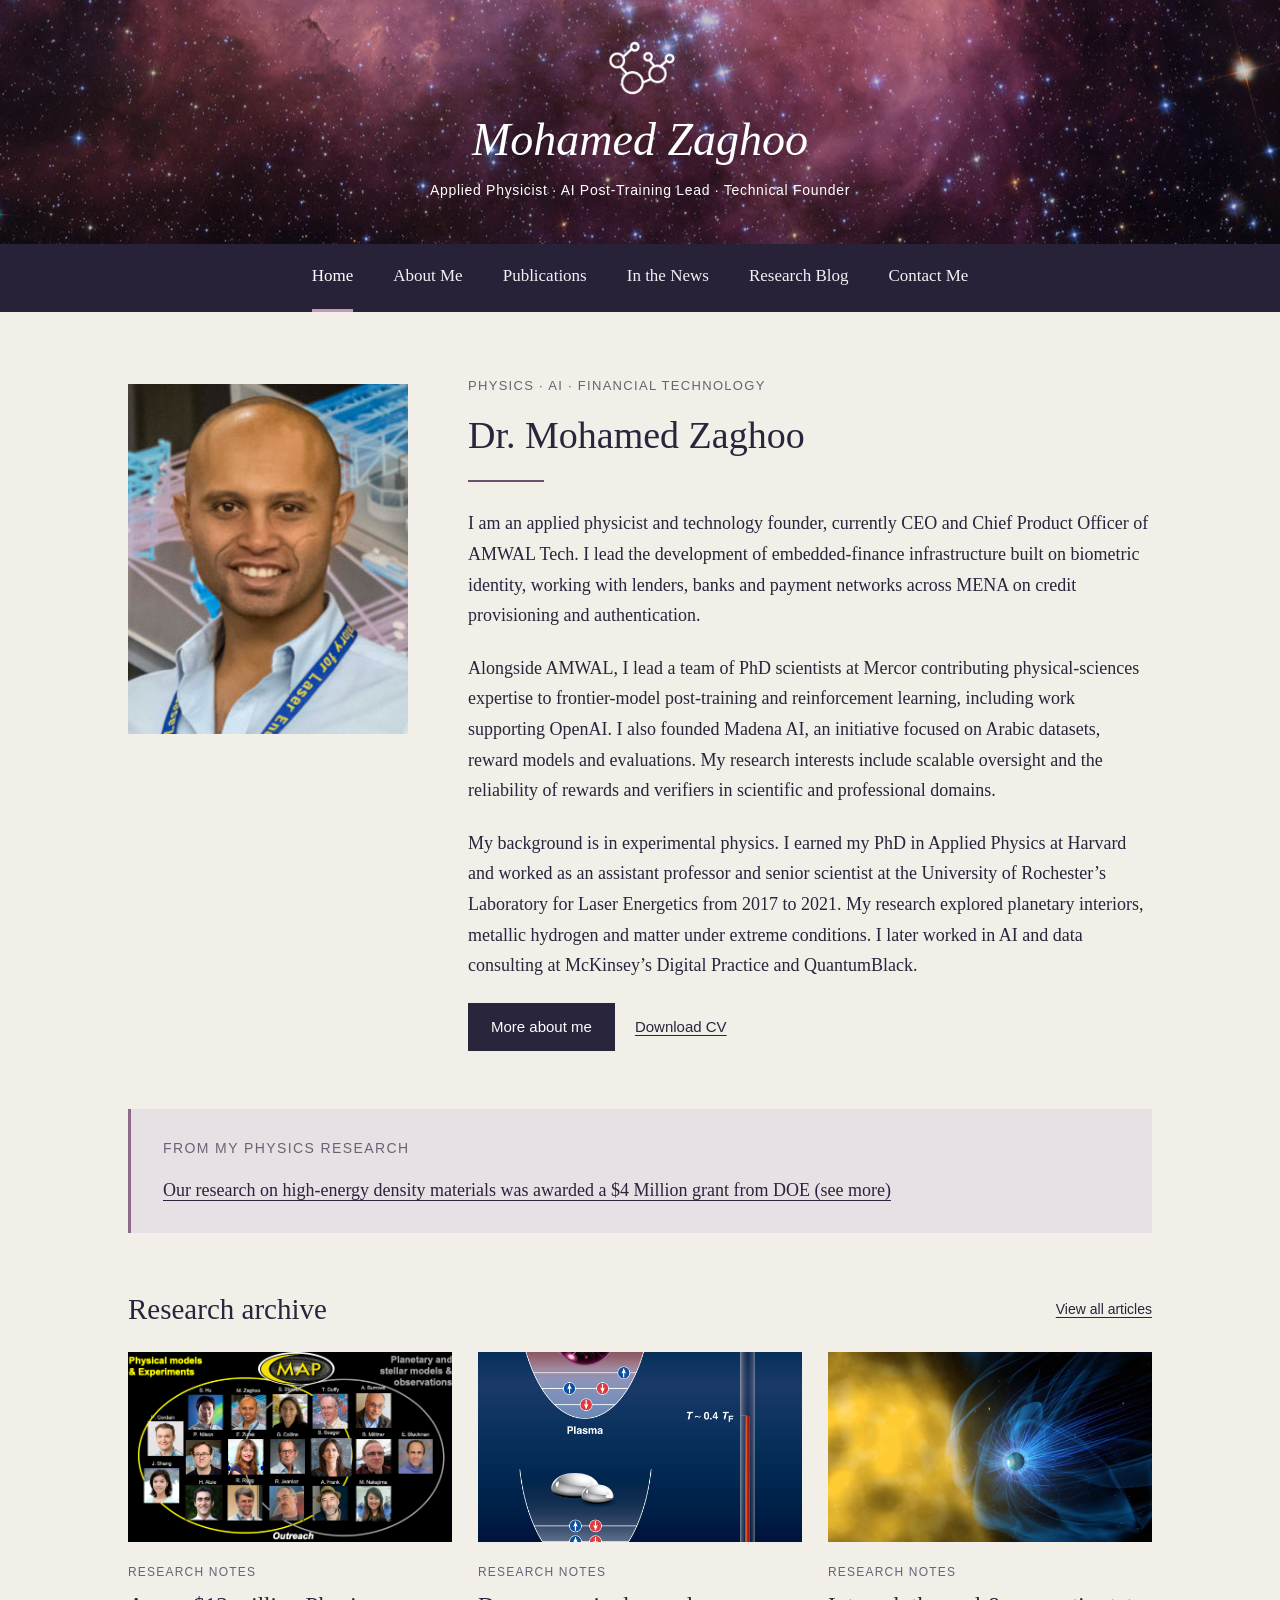
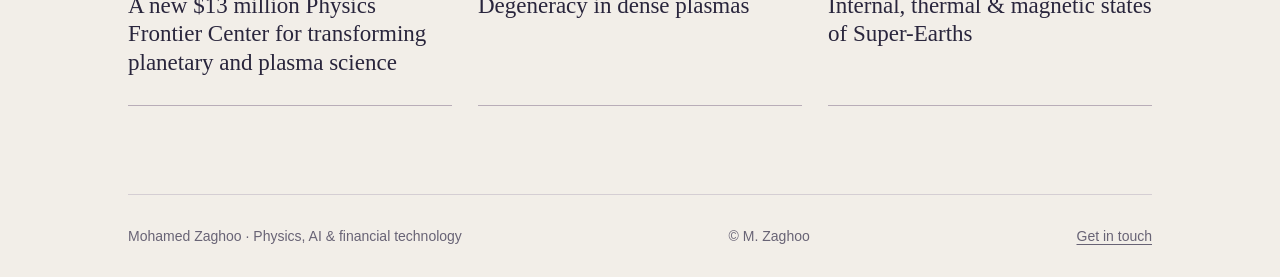
==== index.html @ c78f8a4d "Publish portfolio with current AMWAL and AI experience and CV" ====
<!doctype html><html lang="en"><head><meta charset="utf-8"><meta name="viewport" content="width=device-width,initial-scale=1"><title>Home | Mohamed Zaghoo</title><meta name="description" content="Mohamed Zaghoo — applied physicist, AMWAL CEO and CPO, AI post-training lead, and technical founder. Biography, research and CV."><link rel="icon" href="assets/038152421f57c1.png"><link rel="stylesheet" href="style.css"></head><body><a class="skip" href="#main">Skip to content</a><header class="masthead"><a class="identity" href="index.html"><img src="assets/038152421f57c1.png" alt=""><span>Mohamed Zaghoo</span></a><p>Applied Physicist · AI Post-Training Lead · Technical Founder</p></header><nav aria-label="Main navigation"><a href="index.html" aria-current="page">Home</a><a href="about-me.html">About Me</a><a href="publications.html">Publications</a><a href="in-the-news.html">In the News</a><a href="research-blog.html">Research Blog</a><a href="contact-me.html">Contact Me</a></nav><main id="main"><section class="intro"><img class="portrait" src="assets/aa547479f88a50.jpg" alt="Zaghoo_headshot.jpg"><div><p class="eyebrow">Physics · AI · Financial technology</p><h1>Dr. Mohamed Zaghoo</h1><p>I am an applied physicist and technology founder, currently CEO and Chief Product Officer of AMWAL Tech. I lead the development of embedded-finance infrastructure built on biometric identity, working with lenders, banks and payment networks across MENA on credit provisioning and authentication.</p><p>Alongside AMWAL, I lead a team of PhD scientists at Mercor contributing physical-sciences expertise to frontier-model post-training and reinforcement learning, including work supporting OpenAI. I also founded Madena AI, an initiative focused on Arabic datasets, reward models and evaluations. My research interests include scalable oversight and the reliability of rewards and verifiers in scientific and professional domains.</p><p>My background is in experimental physics. I earned my PhD in Applied Physics at Harvard and worked as an assistant professor and senior scientist at the University of Rochester’s Laboratory for Laser Energetics from 2017 to 2021. My research explored planetary interiors, metallic hydrogen and matter under extreme conditions. I later worked in AI and data consulting at McKinsey’s Digital Practice and QuantumBlack.</p><a class="button" href="about-me.html">More about me</a><a href="assets/Mohamed_Zaghoo_CV.pdf" class="cv-link">Download CV</a></div></section><section class="highlight"><p class="eyebrow">From my physics research</p><p><a href="https://www.rochester.edu/newscenter/a-new-chapter-in-quest-for-novel-quantum-materials-393832/">Our research on high-energy density materials was awarded a $4 Million grant from DOE (see more)</a></p></section><section><div class="section-heading"><h2>Research archive</h2><a href="research-blog.html">View all articles</a></div><div class="cards"><article class="card"><a href="we-were-awarded-a-new-nsf-physics-frontier-center-for-planetary-and-plasma-physics.html"><img class="" src="assets/b98af0c955d7b1.png" alt=""><div><p class="eyebrow">Research notes</p><h2>A new $13 million Physics Frontier Center for transforming planetary and plasma science</h2></div></a></article><article class="card"><a href="degeneracy-in-dense-plasmas.html"><img class="" src="assets/2b399bbe0a08d7.png" alt=""><div><p class="eyebrow">Research notes</p><h2>Degeneracy in dense plasmas</h2></div></a></article><article class="card"><a href="internal-thermal-magnetic-states-of-super-earths.html"><img class="" src="assets/da1a423f0a8dfb.jpg" alt=""><div><p class="eyebrow">Research notes</p><h2>Internal, thermal &amp; magnetic states of Super-Earths</h2></div></a></article></div></section></main><footer><span>Mohamed Zaghoo · Physics, AI &amp; financial technology</span><span>© M. Zaghoo</span><a href="mailto:zaghoo@gmail.com">Get in touch</a></footer></body></html>
---- style.css ----
:root{--ink:#29253c;--muted:#686375;--paper:#f2eee8;--line:#d5ced3;--accent:#66516f}*{box-sizing:border-box}html{scroll-behavior:smooth}body{margin:0;background:var(--paper);color:var(--ink);font:18px/1.7 Georgia,'Times New Roman',serif}a{color:inherit;text-underline-offset:.23em}a:hover{color:#80556f}a:focus-visible{outline:3px solid #b17287;outline-offset:5px}img{display:block;max-width:100%;height:auto}.skip{position:absolute;top:-90px;left:12px;background:white;padding:10px;z-index:10}.skip:focus{top:10px}.masthead{background:linear-gradient(#140c2640,#140c2630),url('assets/29d21f6ad3afd7.jpg') center 46%/cover;text-align:center;color:#fff;padding:36px 20px 43px}.identity{text-decoration:none;display:inline-flex;align-items:center;flex-direction:column;color:#fff}.identity:hover{color:white}.identity img{width:82px;height:64px;object-fit:contain;margin-bottom:12px}.identity span{font-size:46px;line-height:1.2;font-style:italic;font-weight:400}.masthead p{font:14px/1.5 Arial,sans-serif;letter-spacing:.14em;margin:13px 0 0}nav{background:#282239;display:flex;justify-content:center;gap:40px;padding:0 22px}nav a{color:#f5f0f5;text-decoration:none;font-size:17px;padding:18px 0;border-bottom:3px solid transparent}nav a:hover,nav a[aria-current]{color:#fff;border-color:#c29bb3}main{max-width:1100px;margin:auto;padding:64px 38px 88px;min-height:55vh}h1,h2,h3{font-weight:400;line-height:1.25}h1{font-size:38px;margin:0 0 26px}h2{font-size:29px}h3{font-size:23px}p{margin:0 0 22px}.eyebrow,.meta{font-family:Arial,sans-serif;font-size:14px;line-height:1.6;color:var(--muted)}.eyebrow{letter-spacing:.1em;text-transform:uppercase;margin-bottom:15px}.intro{display:grid;grid-template-columns:280px 1fr;gap:60px;align-items:start}.portrait{width:280px;margin-top:8px;aspect-ratio:273/341;object-fit:cover}.intro h1:after{content:'';display:block;width:76px;border-bottom:2px solid var(--accent);margin-top:21px}.intro p{font-size:18px}.intro .eyebrow{font-size:13px}.button{display:inline-block;background:var(--ink);color:white;padding:12px 22px;text-decoration:none;font:15px/1.5 Arial,sans-serif;border:1px solid var(--ink)}.button:hover{background:#51415e;color:white}.highlight{margin:58px 0;padding:28px 32px;background:#e7e0e5;border-left:3px solid #8e6c87}.highlight p:last-child{margin:0}.section-heading{display:flex;align-items:center;justify-content:space-between;gap:20px;margin:40px 0 25px}.section-heading h2{margin:0}.section-heading>a{font:14px Arial,sans-serif}.cards{display:grid;grid-template-columns:repeat(3,minmax(0,1fr));gap:26px}.card{border-bottom:1px solid #b9adb8;padding-bottom:15px}.card>a{text-decoration:none}.card img{width:100%;height:190px;object-fit:cover;background:#e7e0e5}.card a:hover img{opacity:.88}.card h2{font-size:23px;margin:0 0 12px}.card .eyebrow{font-size:12px;margin:21px 0 9px}.page-heading{margin-bottom:35px;border-bottom:1px solid var(--line);padding-bottom:15px}.page-heading h1{margin-bottom:16px}.about-intro{max-width:850px}.section-title{margin-top:55px}.research-grid{display:grid;grid-template-columns:1fr 1fr;gap:24px 42px}.research-grid section{border-top:1px solid var(--line)}.lab-images{display:grid;grid-template-columns:1fr 1fr;gap:24px;margin:20px 0 10px}.lab-images img{width:100%;height:250px;object-fit:cover}.education{display:grid;grid-template-columns:1fr 1fr;gap:30px}.education section{padding-left:22px;border-left:2px solid #ab91a7}.education p{margin:0 0 8px}.education p:first-child{color:var(--accent);font:15px Arial,sans-serif}.publications{list-style:none;padding:0;margin:30px 0}.publications li{padding:24px 0;border-bottom:1px solid var(--line)}.publications p{margin:0 0 8px}.news-list{max-width:830px}.news-list article{padding:26px 0;border-bottom:1px solid var(--line)}.news-list p{font-size:22px;margin:0 0 12px}.text-link{font:15px Arial,sans-serif}.article{max-width:800px;margin:auto}.article h1{margin-top:28px}.article img{max-height:580px;object-fit:contain;margin:28px auto}.article p:empty{display:none}.article figure{margin:30px 0}.back{font:14px Arial,sans-serif}.contact{padding:12px 0 40px}.contact h2{margin-top:0}.contact .button{margin-bottom:20px}footer{border-top:1px solid var(--line);max-width:1024px;padding:30px 0;margin:auto;display:flex;justify-content:space-between;gap:20px;color:var(--muted);font:14px/1.6 Arial,sans-serif}p,a,h1,h2,h3{overflow-wrap:anywhere}@media(max-width:800px){nav{gap:0;justify-content:space-evenly;flex-wrap:wrap}nav a{font-size:15px;padding:13px 10px}.intro{grid-template-columns:210px 1fr;gap:30px}.portrait{width:210px}.cards{grid-template-columns:1fr 1fr}main{padding:38px 24px 60px}h1{font-size:32px}footer{margin:0 24px}.lab-images img{height:190px}}@media(max-width:560px){body{font-size:17px}.masthead{padding:25px 16px 30px}.identity span{font-size:35px}.identity img{width:65px;height:50px}.masthead p{font-size:12px}nav a{width:33.333%;text-align:center;font-size:14px;padding:12px 3px}.intro{display:block}.portrait{width:200px;margin:0 0 30px}.intro p{font-size:17px}.intro .eyebrow{font-size:12px}.cards,.research-grid,.education,.lab-images{grid-template-columns:1fr}.card img{height:220px}.highlight{padding:23px;margin:36px 0}.section-heading{align-items:baseline}.section-heading h2{font-size:25px}.section-heading>a{font-size:13px}.lab-images img{height:auto}.news-list p{font-size:20px}footer{flex-direction:column;gap:12px}.article h1{font-size:30px}}@media(prefers-reduced-motion:reduce){html{scroll-behavior:auto}}@media print{nav,.masthead,.skip,.button,footer{display:none}body{background:white;color:black;font-size:12pt}main{padding:0;max-width:none}.cards{display:block}a{text-decoration:none}.article{max-width:none}}
.news-list article img{max-height:420px;width:auto;margin:24px 0 12px;object-fit:contain;object-position:left}

.cv-link{display:inline-block;margin:14px 0 0 20px;font:15px Arial,sans-serif}.masthead p{letter-spacing:.05em}.current-work{margin-bottom:45px}
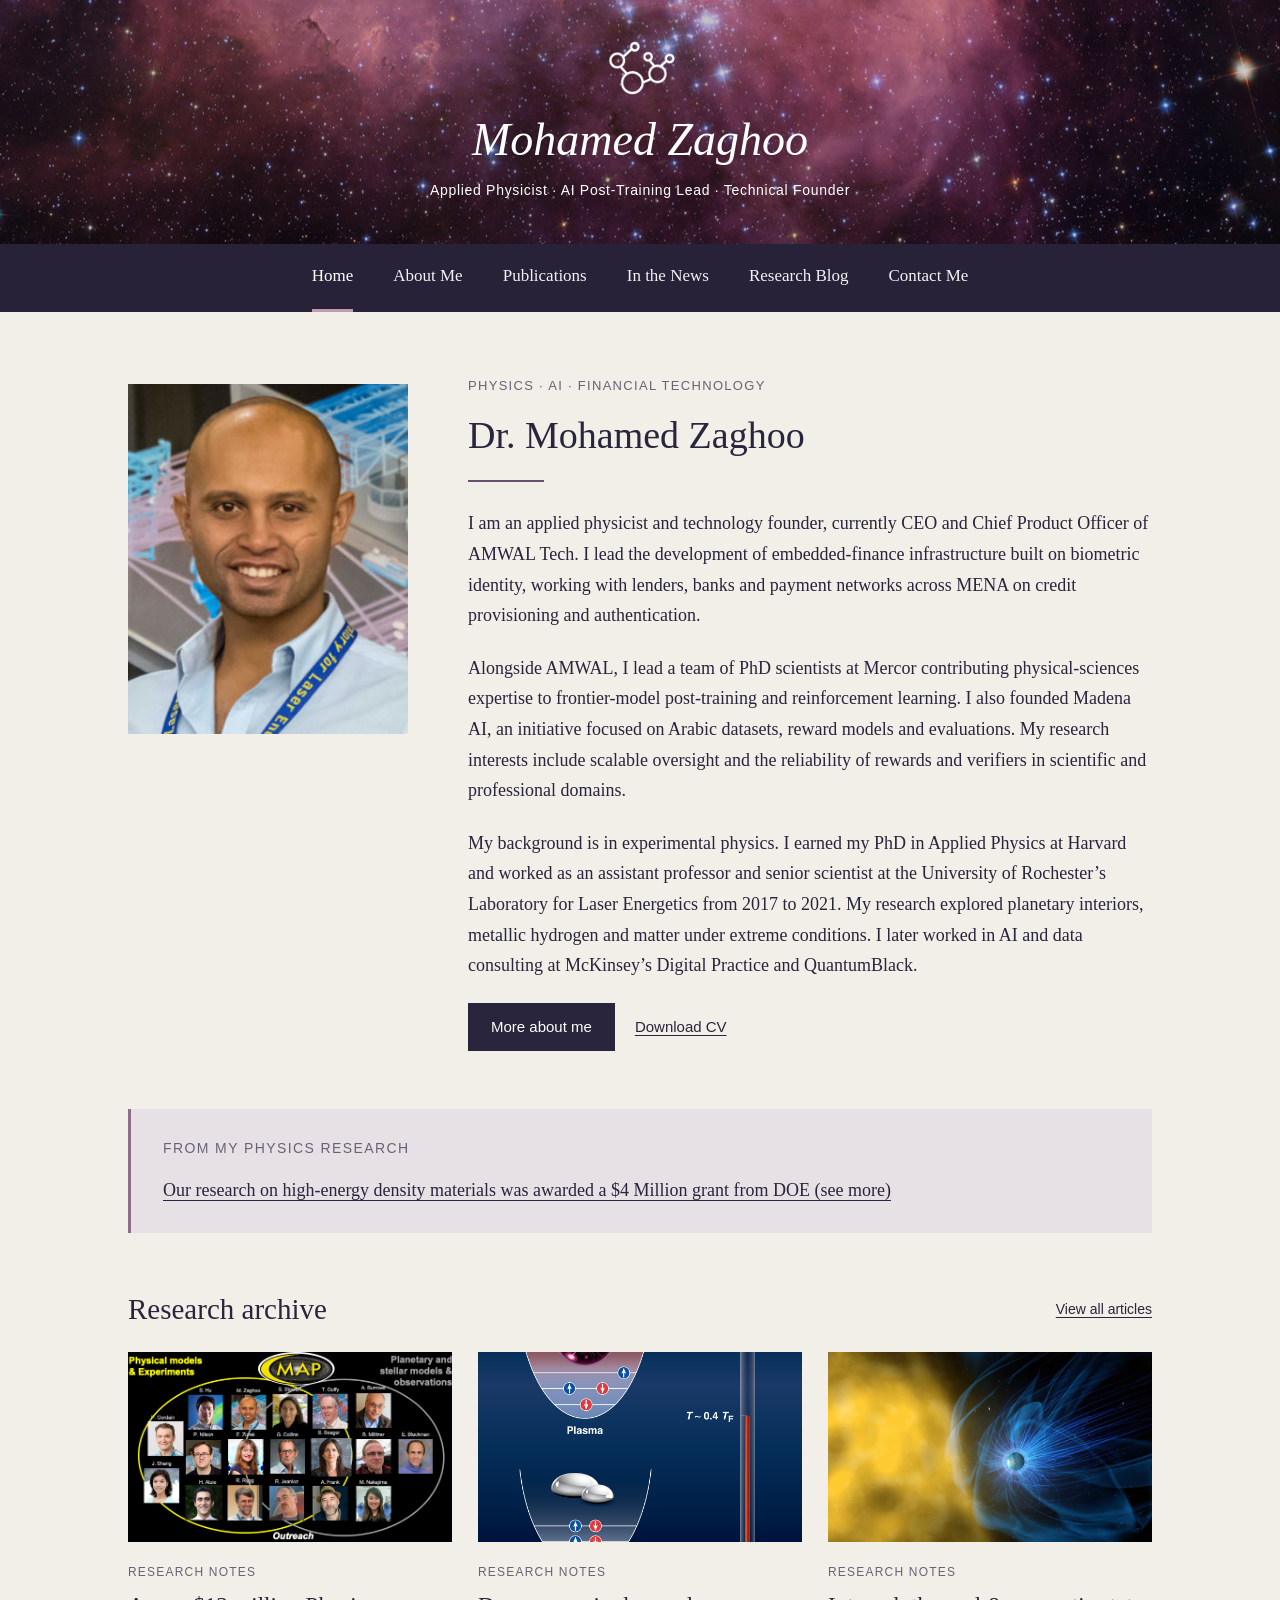
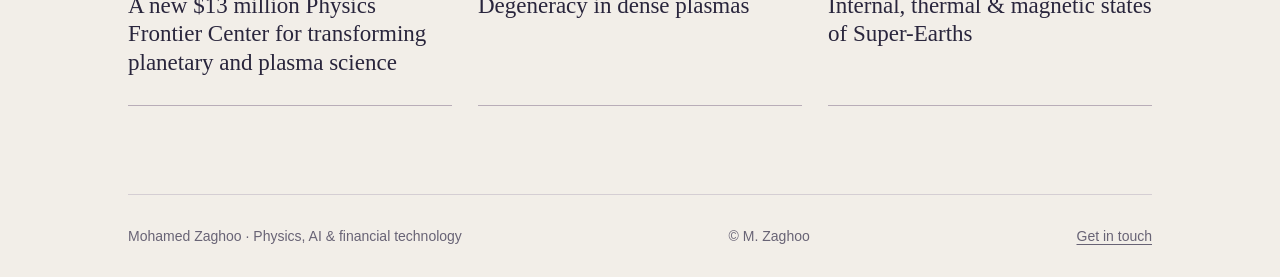
==== commit 3ca1af86: "Finalize biography wording and current contact information" ====
--- a/index.html
+++ b/index.html
@@ -1 +1 @@
-<!doctype html><html lang="en"><head><meta charset="utf-8"><meta name="viewport" content="width=device-width,initial-scale=1"><title>Home | Mohamed Zaghoo</title><meta name="description" content="Mohamed Zaghoo — applied physicist, AMWAL CEO and CPO, AI post-training lead, and technical founder. Biography, research and CV."><link rel="icon" href="assets/038152421f57c1.png"><link rel="stylesheet" href="style.css"></head><body><a class="skip" href="#main">Skip to content</a><header class="masthead"><a class="identity" href="index.html"><img src="assets/038152421f57c1.png" alt=""><span>Mohamed Zaghoo</span></a><p>Applied Physicist · AI Post-Training Lead · Technical Founder</p></header><nav aria-label="Main navigation"><a href="index.html" aria-current="page">Home</a><a href="about-me.html">About Me</a><a href="publications.html">Publications</a><a href="in-the-news.html">In the News</a><a href="research-blog.html">Research Blog</a><a href="contact-me.html">Contact Me</a></nav><main id="main"><section class="intro"><img class="portrait" src="assets/aa547479f88a50.jpg" alt="Zaghoo_headshot.jpg"><div><p class="eyebrow">Physics · AI · Financial technology</p><h1>Dr. Mohamed Zaghoo</h1><p>I am an applied physicist and technology founder, currently CEO and Chief Product Officer of AMWAL Tech. I lead the development of embedded-finance infrastructure built on biometric identity, working with lenders, banks and payment networks across MENA on credit provisioning and authentication.</p><p>Alongside AMWAL, I lead a team of PhD scientists at Mercor contributing physical-sciences expertise to frontier-model post-training and reinforcement learning, including work supporting OpenAI. I also founded Madena AI, an initiative focused on Arabic datasets, reward models and evaluations. My research interests include scalable oversight and the reliability of rewards and verifiers in scientific and professional domains.</p><p>My background is in experimental physics. I earned my PhD in Applied Physics at Harvard and worked as an assistant professor and senior scientist at the University of Rochester’s Laboratory for Laser Energetics from 2017 to 2021. My research explored planetary interiors, metallic hydrogen and matter under extreme conditions. I later worked in AI and data consulting at McKinsey’s Digital Practice and QuantumBlack.</p><a class="button" href="about-me.html">More about me</a><a href="assets/Mohamed_Zaghoo_CV.pdf" class="cv-link">Download CV</a></div></section><section class="highlight"><p class="eyebrow">From my physics research</p><p><a href="https://www.rochester.edu/newscenter/a-new-chapter-in-quest-for-novel-quantum-materials-393832/">Our research on high-energy density materials was awarded a $4 Million grant from DOE (see more)</a></p></section><section><div class="section-heading"><h2>Research archive</h2><a href="research-blog.html">View all articles</a></div><div class="cards"><article class="card"><a href="we-were-awarded-a-new-nsf-physics-frontier-center-for-planetary-and-plasma-physics.html"><img class="" src="assets/b98af0c955d7b1.png" alt=""><div><p class="eyebrow">Research notes</p><h2>A new $13 million Physics Frontier Center for transforming planetary and plasma science</h2></div></a></article><article class="card"><a href="degeneracy-in-dense-plasmas.html"><img class="" src="assets/2b399bbe0a08d7.png" alt=""><div><p class="eyebrow">Research notes</p><h2>Degeneracy in dense plasmas</h2></div></a></article><article class="card"><a href="internal-thermal-magnetic-states-of-super-earths.html"><img class="" src="assets/da1a423f0a8dfb.jpg" alt=""><div><p class="eyebrow">Research notes</p><h2>Internal, thermal &amp; magnetic states of Super-Earths</h2></div></a></article></div></section></main><footer><span>Mohamed Zaghoo · Physics, AI &amp; financial technology</span><span>© M. Zaghoo</span><a href="mailto:zaghoo@gmail.com">Get in touch</a></footer></body></html>+<!doctype html><html lang="en"><head><meta charset="utf-8"><meta name="viewport" content="width=device-width,initial-scale=1"><title>Home | Mohamed Zaghoo</title><meta name="description" content="Mohamed Zaghoo — applied physicist, AMWAL CEO and CPO, AI post-training lead, and technical founder. Biography, research and CV."><link rel="icon" href="assets/038152421f57c1.png"><link rel="stylesheet" href="style.css"></head><body><a class="skip" href="#main">Skip to content</a><header class="masthead"><a class="identity" href="index.html"><img src="assets/038152421f57c1.png" alt=""><span>Mohamed Zaghoo</span></a><p>Applied Physicist · AI Post-Training Lead · Technical Founder</p></header><nav aria-label="Main navigation"><a href="index.html" aria-current="page">Home</a><a href="about-me.html">About Me</a><a href="publications.html">Publications</a><a href="in-the-news.html">In the News</a><a href="research-blog.html">Research Blog</a><a href="contact-me.html">Contact Me</a></nav><main id="main"><section class="intro"><img class="portrait" src="assets/aa547479f88a50.jpg" alt="Zaghoo_headshot.jpg"><div><p class="eyebrow">Physics · AI · Financial technology</p><h1>Dr. Mohamed Zaghoo</h1><p>I am an applied physicist and technology founder, currently CEO and Chief Product Officer of AMWAL Tech. I lead the development of embedded-finance infrastructure built on biometric identity, working with lenders, banks and payment networks across MENA on credit provisioning and authentication.</p><p>Alongside AMWAL, I lead a team of PhD scientists at Mercor contributing physical-sciences expertise to frontier-model post-training and reinforcement learning. I also founded Madena AI, an initiative focused on Arabic datasets, reward models and evaluations. My research interests include scalable oversight and the reliability of rewards and verifiers in scientific and professional domains.</p><p>My background is in experimental physics. I earned my PhD in Applied Physics at Harvard and worked as an assistant professor and senior scientist at the University of Rochester’s Laboratory for Laser Energetics from 2017 to 2021. My research explored planetary interiors, metallic hydrogen and matter under extreme conditions. I later worked in AI and data consulting at McKinsey’s Digital Practice and QuantumBlack.</p><a class="button" href="about-me.html">More about me</a><a href="assets/Mohamed_Zaghoo_CV.pdf" class="cv-link">Download CV</a></div></section><section class="highlight"><p class="eyebrow">From my physics research</p><p><a href="https://www.rochester.edu/newscenter/a-new-chapter-in-quest-for-novel-quantum-materials-393832/">Our research on high-energy density materials was awarded a $4 Million grant from DOE (see more)</a></p></section><section><div class="section-heading"><h2>Research archive</h2><a href="research-blog.html">View all articles</a></div><div class="cards"><article class="card"><a href="we-were-awarded-a-new-nsf-physics-frontier-center-for-planetary-and-plasma-physics.html"><img class="" src="assets/b98af0c955d7b1.png" alt=""><div><p class="eyebrow">Research notes</p><h2>A new $13 million Physics Frontier Center for transforming planetary and plasma science</h2></div></a></article><article class="card"><a href="degeneracy-in-dense-plasmas.html"><img class="" src="assets/2b399bbe0a08d7.png" alt=""><div><p class="eyebrow">Research notes</p><h2>Degeneracy in dense plasmas</h2></div></a></article><article class="card"><a href="internal-thermal-magnetic-states-of-super-earths.html"><img class="" src="assets/da1a423f0a8dfb.jpg" alt=""><div><p class="eyebrow">Research notes</p><h2>Internal, thermal &amp; magnetic states of Super-Earths</h2></div></a></article></div></section></main><footer><span>Mohamed Zaghoo · Physics, AI &amp; financial technology</span><span>© M. Zaghoo</span><a href="mailto:zaghoo@gmail.com">Get in touch</a></footer></body></html>
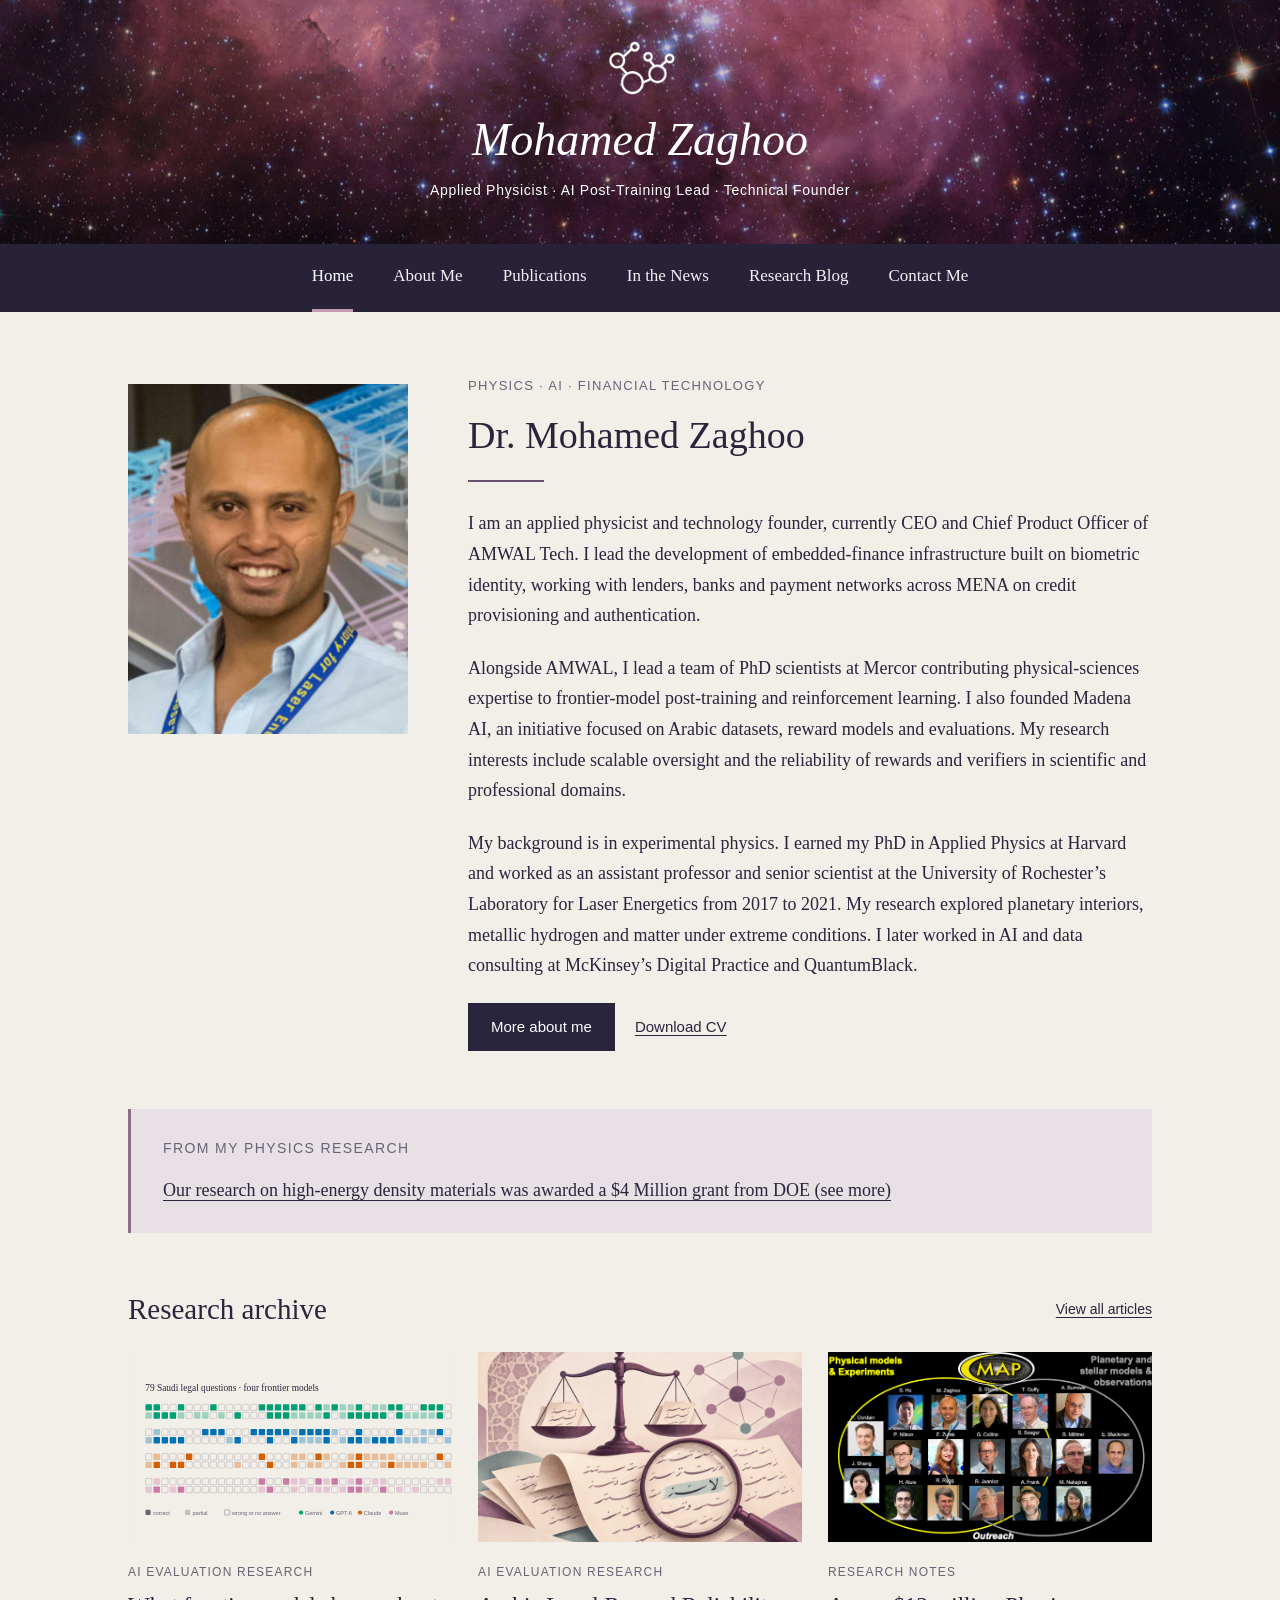
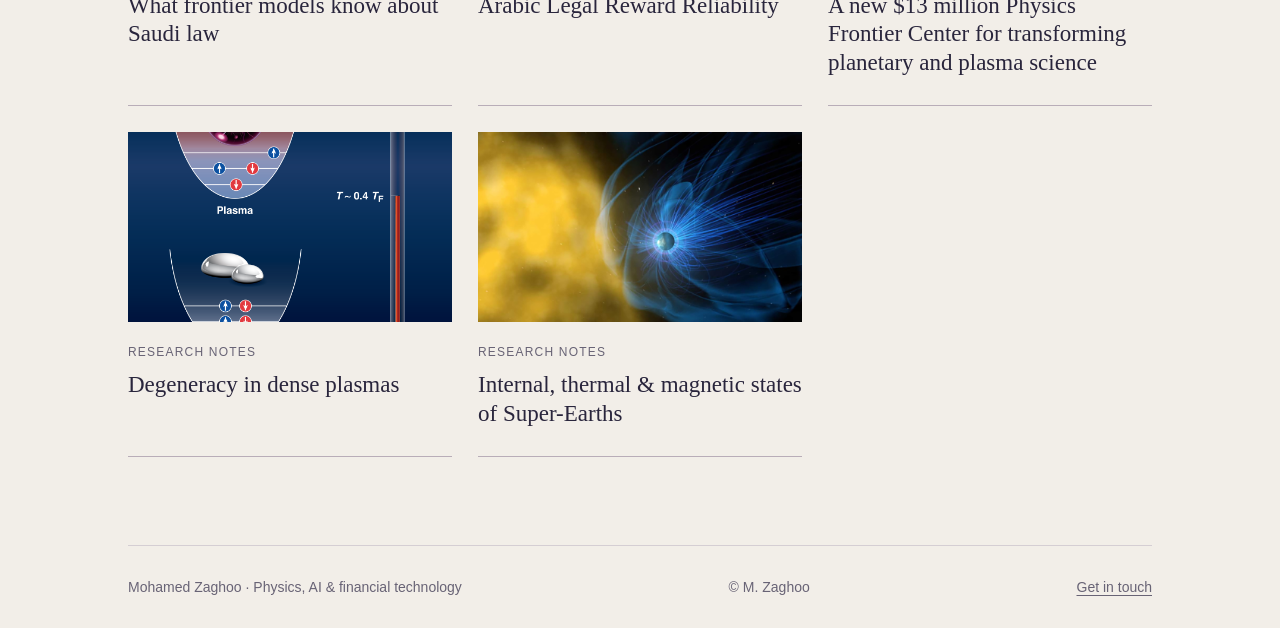
==== commit d18e6268: "Add the two AI evaluation research notes to the home page archive" ====
--- a/index.html
+++ b/index.html
@@ -1 +1 @@
-<!doctype html><html lang="en"><head><meta charset="utf-8"><meta name="viewport" content="width=device-width,initial-scale=1"><title>Home | Mohamed Zaghoo</title><meta name="description" content="Mohamed Zaghoo — applied physicist, AMWAL CEO and CPO, AI post-training lead, and technical founder. Biography, research and CV."><link rel="icon" href="assets/038152421f57c1.png"><link rel="stylesheet" href="style.css"></head><body><a class="skip" href="#main">Skip to content</a><header class="masthead"><a class="identity" href="index.html"><img src="assets/038152421f57c1.png" alt=""><span>Mohamed Zaghoo</span></a><p>Applied Physicist · AI Post-Training Lead · Technical Founder</p></header><nav aria-label="Main navigation"><a href="index.html" aria-current="page">Home</a><a href="about-me.html">About Me</a><a href="publications.html">Publications</a><a href="in-the-news.html">In the News</a><a href="research-blog.html">Research Blog</a><a href="contact-me.html">Contact Me</a></nav><main id="main"><section class="intro"><img class="portrait" src="assets/aa547479f88a50.jpg" alt="Zaghoo_headshot.jpg"><div><p class="eyebrow">Physics · AI · Financial technology</p><h1>Dr. Mohamed Zaghoo</h1><p>I am an applied physicist and technology founder, currently CEO and Chief Product Officer of AMWAL Tech. I lead the development of embedded-finance infrastructure built on biometric identity, working with lenders, banks and payment networks across MENA on credit provisioning and authentication.</p><p>Alongside AMWAL, I lead a team of PhD scientists at Mercor contributing physical-sciences expertise to frontier-model post-training and reinforcement learning. I also founded Madena AI, an initiative focused on Arabic datasets, reward models and evaluations. My research interests include scalable oversight and the reliability of rewards and verifiers in scientific and professional domains.</p><p>My background is in experimental physics. I earned my PhD in Applied Physics at Harvard and worked as an assistant professor and senior scientist at the University of Rochester’s Laboratory for Laser Energetics from 2017 to 2021. My research explored planetary interiors, metallic hydrogen and matter under extreme conditions. I later worked in AI and data consulting at McKinsey’s Digital Practice and QuantumBlack.</p><a class="button" href="about-me.html">More about me</a><a href="assets/Mohamed_Zaghoo_CV.pdf" class="cv-link">Download CV</a></div></section><section class="highlight"><p class="eyebrow">From my physics research</p><p><a href="https://www.rochester.edu/newscenter/a-new-chapter-in-quest-for-novel-quantum-materials-393832/">Our research on high-energy density materials was awarded a $4 Million grant from DOE (see more)</a></p></section><section><div class="section-heading"><h2>Research archive</h2><a href="research-blog.html">View all articles</a></div><div class="cards"><article class="card"><a href="we-were-awarded-a-new-nsf-physics-frontier-center-for-planetary-and-plasma-physics.html"><img class="" src="assets/b98af0c955d7b1.png" alt=""><div><p class="eyebrow">Research notes</p><h2>A new $13 million Physics Frontier Center for transforming planetary and plasma science</h2></div></a></article><article class="card"><a href="degeneracy-in-dense-plasmas.html"><img class="" src="assets/2b399bbe0a08d7.png" alt=""><div><p class="eyebrow">Research notes</p><h2>Degeneracy in dense plasmas</h2></div></a></article><article class="card"><a href="internal-thermal-magnetic-states-of-super-earths.html"><img class="" src="assets/da1a423f0a8dfb.jpg" alt=""><div><p class="eyebrow">Research notes</p><h2>Internal, thermal &amp; magnetic states of Super-Earths</h2></div></a></article></div></section></main><footer><span>Mohamed Zaghoo · Physics, AI &amp; financial technology</span><span>© M. Zaghoo</span><a href="mailto:zaghoo@gmail.com">Get in touch</a></footer></body></html>+<!doctype html><html lang="en"><head><meta charset="utf-8"><meta name="viewport" content="width=device-width,initial-scale=1"><title>Home | Mohamed Zaghoo</title><meta name="description" content="Mohamed Zaghoo — applied physicist, AMWAL CEO and CPO, AI post-training lead, and technical founder. Biography, research and CV."><link rel="icon" href="assets/038152421f57c1.png"><link rel="stylesheet" href="style.css"></head><body><a class="skip" href="#main">Skip to content</a><header class="masthead"><a class="identity" href="index.html"><img src="assets/038152421f57c1.png" alt=""><span>Mohamed Zaghoo</span></a><p>Applied Physicist · AI Post-Training Lead · Technical Founder</p></header><nav aria-label="Main navigation"><a href="index.html" aria-current="page">Home</a><a href="about-me.html">About Me</a><a href="publications.html">Publications</a><a href="in-the-news.html">In the News</a><a href="research-blog.html">Research Blog</a><a href="contact-me.html">Contact Me</a></nav><main id="main"><section class="intro"><img class="portrait" src="assets/aa547479f88a50.jpg" alt="Zaghoo_headshot.jpg"><div><p class="eyebrow">Physics · AI · Financial technology</p><h1>Dr. Mohamed Zaghoo</h1><p>I am an applied physicist and technology founder, currently CEO and Chief Product Officer of AMWAL Tech. I lead the development of embedded-finance infrastructure built on biometric identity, working with lenders, banks and payment networks across MENA on credit provisioning and authentication.</p><p>Alongside AMWAL, I lead a team of PhD scientists at Mercor contributing physical-sciences expertise to frontier-model post-training and reinforcement learning. I also founded Madena AI, an initiative focused on Arabic datasets, reward models and evaluations. My research interests include scalable oversight and the reliability of rewards and verifiers in scientific and professional domains.</p><p>My background is in experimental physics. I earned my PhD in Applied Physics at Harvard and worked as an assistant professor and senior scientist at the University of Rochester’s Laboratory for Laser Energetics from 2017 to 2021. My research explored planetary interiors, metallic hydrogen and matter under extreme conditions. I later worked in AI and data consulting at McKinsey’s Digital Practice and QuantumBlack.</p><a class="button" href="about-me.html">More about me</a><a href="assets/Mohamed_Zaghoo_CV.pdf" class="cv-link">Download CV</a></div></section><section class="highlight"><p class="eyebrow">From my physics research</p><p><a href="https://www.rochester.edu/newscenter/a-new-chapter-in-quest-for-novel-quantum-materials-393832/">Our research on high-energy density materials was awarded a $4 Million grant from DOE (see more)</a></p></section><section><div class="section-heading"><h2>Research archive</h2><a href="research-blog.html">View all articles</a></div><div class="cards"><article class="card"><a href="what-frontier-models-know-about-saudi-law.html"><img src="assets/najiz-four-model-card.svg" alt="Grid of squares showing how four frontier models scored on 79 Saudi legal questions" width="760" height="446" decoding="async"><div><p class="eyebrow">AI evaluation research</p><h2>What frontier models know about Saudi law</h2></div></a></article><article class="card"><a href="https://github.com/mzaghoo/arabic-legal-reward-reliability"><img src="assets/arabic-legal-reward-reliability-768.jpg" alt="Illustration of legal scales, Arabic documents, and a magnifying glass alongside an AI evaluation network" width="768" height="512" decoding="async"><div><p class="eyebrow">AI evaluation research</p><h2>Arabic Legal Reward Reliability</h2></div></a></article><article class="card"><a href="we-were-awarded-a-new-nsf-physics-frontier-center-for-planetary-and-plasma-physics.html"><img class="" src="assets/b98af0c955d7b1.png" alt=""><div><p class="eyebrow">Research notes</p><h2>A new $13 million Physics Frontier Center for transforming planetary and plasma science</h2></div></a></article><article class="card"><a href="degeneracy-in-dense-plasmas.html"><img class="" src="assets/2b399bbe0a08d7.png" alt=""><div><p class="eyebrow">Research notes</p><h2>Degeneracy in dense plasmas</h2></div></a></article><article class="card"><a href="internal-thermal-magnetic-states-of-super-earths.html"><img class="" src="assets/da1a423f0a8dfb.jpg" alt=""><div><p class="eyebrow">Research notes</p><h2>Internal, thermal &amp; magnetic states of Super-Earths</h2></div></a></article></div></section></main><footer><span>Mohamed Zaghoo · Physics, AI &amp; financial technology</span><span>© M. Zaghoo</span><a href="mailto:zaghoo@gmail.com">Get in touch</a></footer></body></html>
